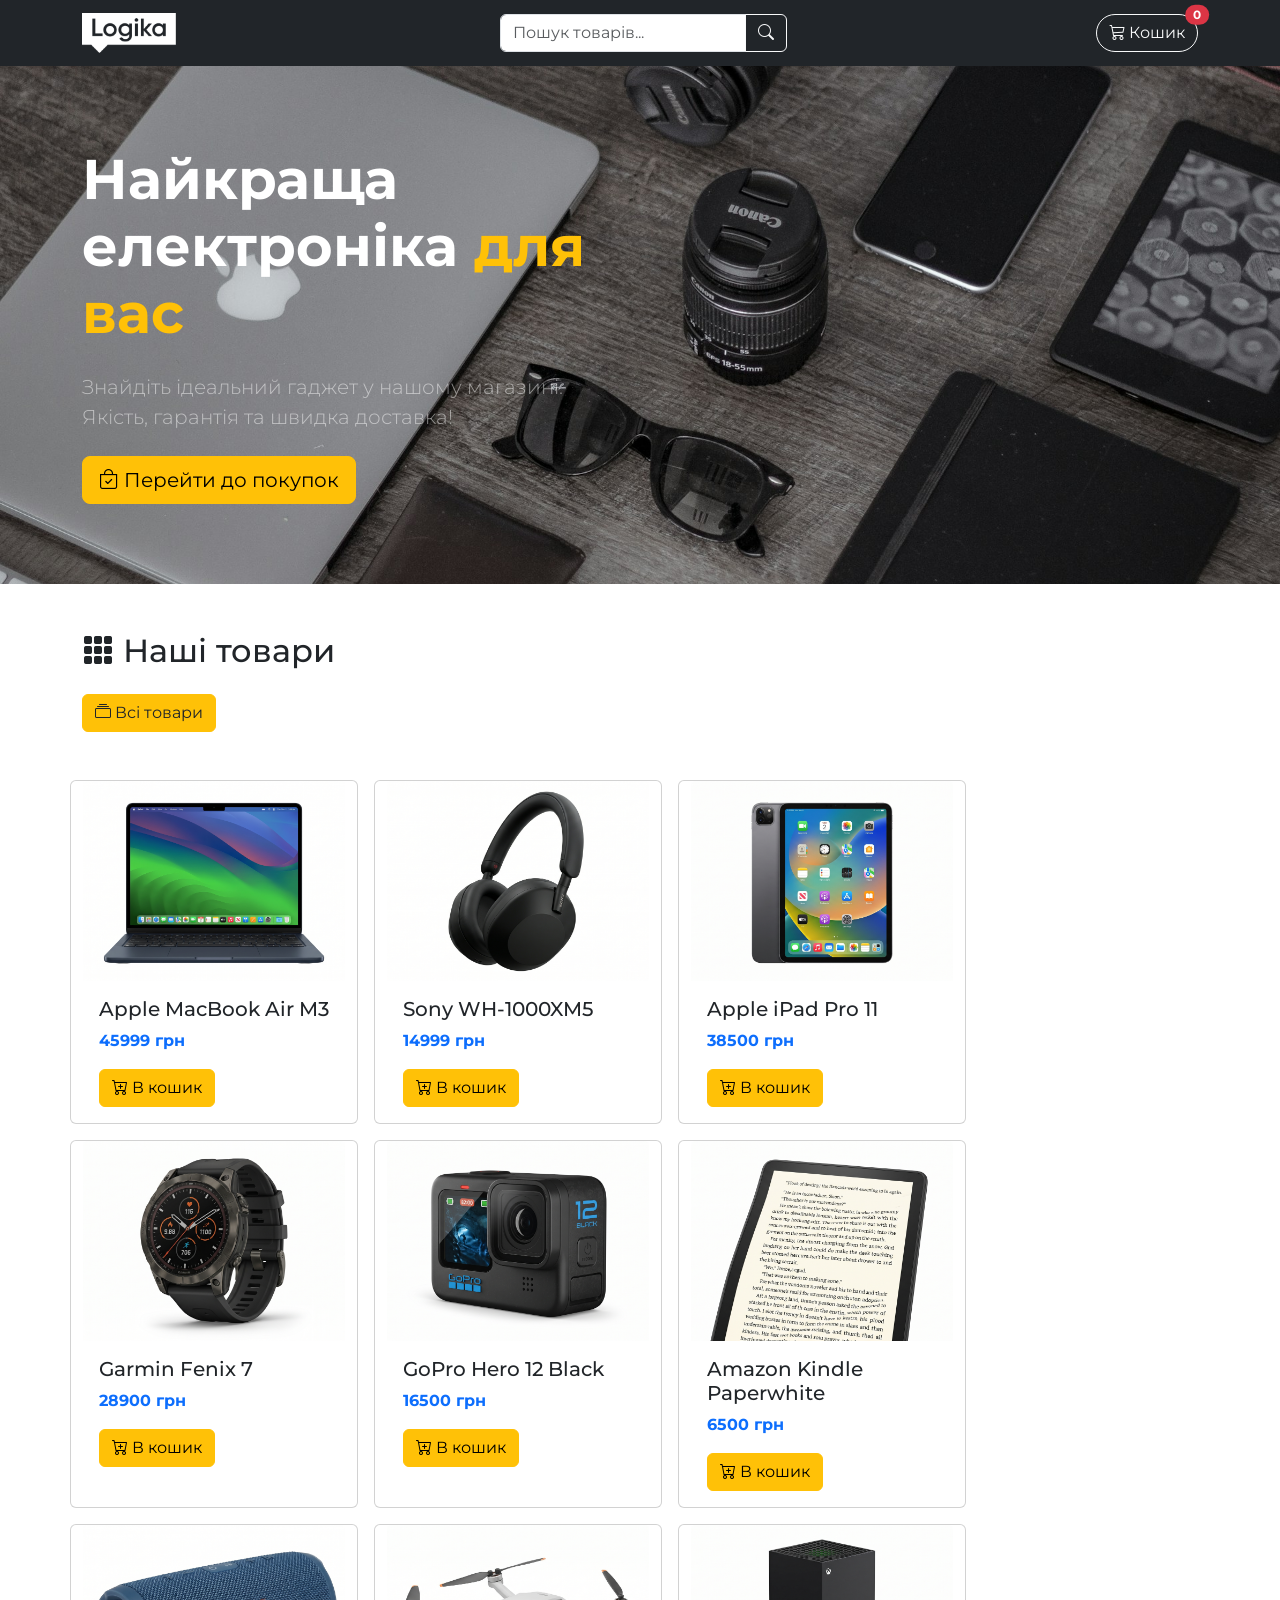
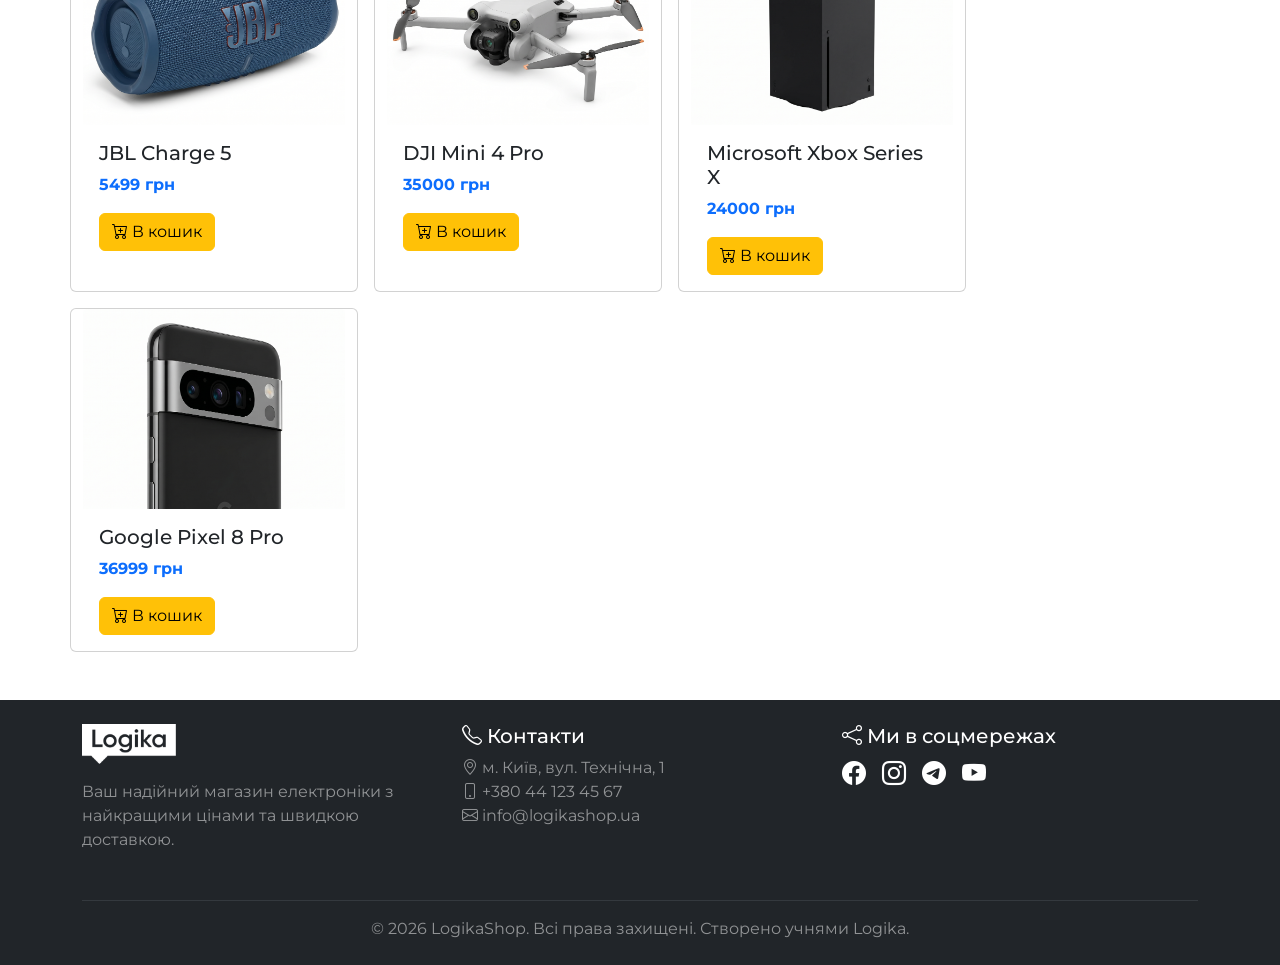
==== index.html @ f7c1843c "М7У3: виведення товарів та додавання в кошик на JS" ====
<!DOCTYPE html>
<html lang="uk">
<head>
    <meta charset="UTF-8">
    <meta name="viewport" content="width=device-width, initial-scale=1.0">
    <title>LogikaShop - Магазин електроніки</title>
    
    <!-- Bootstrap CSS -->
    <link href="https://cdn.jsdelivr.net/npm/bootstrap@5.3.3/dist/css/bootstrap.min.css" rel="stylesheet">
    
    <!-- Bootstrap Icons -->
    <link href="https://cdn.jsdelivr.net/npm/bootstrap-icons@1.11.3/font/bootstrap-icons.css" rel="stylesheet">
    
    <!-- Web Awesome -->
    <link rel="stylesheet" href="https://cdn.jsdelivr.net/npm/@aspect-ui/webawesome@1.0.13/dist/webawesome.min.css">
    
    <!-- Google Fonts -->
    <link href="https://fonts.googleapis.com/css2?family=Montserrat:wght@400;500;600;700&display=swap" rel="stylesheet">
    
    <!-- Custom CSS -->
    <link rel="stylesheet" href="style.css">
</head>
<body>
    <!-- Навігація -->
    <nav class="navbar navbar-expand-lg navbar-dark bg-dark sticky-top">
        <div class="container">
            <a class="navbar-brand d-flex align-items-center" href="#">
                <img src="img/logo_white.png" alt="LogikaShop" height="40">
            </a>
            
            <button class="navbar-toggler" type="button" data-bs-toggle="collapse" data-bs-target="#navbarNav" aria-label="Відкрити меню">
                <span class="navbar-toggler-icon"></span>
            </button>
            
            <div class="collapse navbar-collapse" id="navbarNav">
                <!-- Пошук -->
                <form class="d-flex mx-auto search-form mb-2 mb-md-0" role="search">
                    <div class="input-group">
                        <input type="text" class="form-control" id="searchInput" placeholder="Пошук товарів...">
                        <button class="btn btn-outline-light" type="button" id="searchBtn" aria-label="Шукати">
                            <i class="bi bi-search"></i>
                        </button>
                    </div>
                </form>
                
                <!-- Кнопка кошика -->
                <a href="cart.html" class="btn btn-outline-light position-relative mb-2 mb-md-0 rounded-pill" id="cartBtn">
                    <i class="bi bi-cart3"></i> Кошик
                    <span class="position-absolute top-0 start-100 translate-middle badge rounded-pill bg-danger" id="cartCount">
                        0
                    </span>
                </a>
            </div>
        </div>
    </nav>

    <!-- HERO-секція -->
    <section class="hero-section">
        <div class="container">
            <div class="row align-items-center min-vh-50">
                <div class="col-lg-6">
                    <h1 class="display-4 fw-bold text-white mb-4" id="heroTitle">
                        Найкраща електроніка <span class="text-warning">для вас</span>
                    </h1>
                    <p class="lead text-white-50 mb-4" id="heroText">
                        Знайдіть ідеальний гаджет у нашому магазині. Якість, гарантія та швидка доставка!
                    </p>
                    <a href="#products" class="btn btn-warning btn-lg">
                        <i class="bi bi-bag-check"></i> Перейти до покупок
                    </a>
                </div>
            </div>
        </div>
    </section>

    <!-- Основний контент -->
    <main class="container my-5" id="products">
        <!-- Фільтри категорій -->
        <div class="row mb-4">
            <div class="col-12">
                <h2 class="section-title mb-4">
                    <i class="bi bi-grid-3x3-gap-fill"></i> Наші товари
                </h2>
                <div class="d-flex flex-wrap gap-2 mb-4" id="categoryFilters">
                    <button class="btn btn-dark category-btn active" data-category="all">
                        <i class="bi bi-collection"></i> Всі товари
                    </button>
                    <!-- Інші кнопки категорій будуть додані через JS -->
                </div>
            </div>
        </div>
        
        <!-- Сітка товарів -->
        <div class="row gap-3 " id="productsGrid">
            <!-- Картки товарів будуть додані через JS -->
        </div>
        
        <!-- Повідомлення якщо товарів не знайдено -->
        <div class="text-center py-5 d-none" id="noProducts">
            <i class="bi bi-emoji-frown display-1 text-muted"></i>
            <h3 class="mt-3 text-muted">Товарів не знайдено</h3>
            <p class="text-muted">Спробуйте змінити параметри пошуку</p>
        </div>
    </main>

    <!-- Модальне вікно деталей товару -->
    <div class="modal fade" id="productModal" tabindex="-1" aria-labelledby="productModalLabel" aria-hidden="true">
        <div class="modal-dialog modal-lg modal-dialog-centered">
            <div class="modal-content border-0 shadow">
                <div class="modal-header bg-dark text-white">
                    <h5 class="modal-title" id="productModalLabel">
                        <i class="bi bi-box-seam"></i> Деталі товару
                    </h5>
                    <button type="button" class="btn-close btn-close-white" data-bs-dismiss="modal" aria-label="Закрити"></button>
                </div>
                <div class="modal-body p-0">
                    <div class="row g-0">
                        <div class="col-md-6">
                            <img src="" alt="" id="modalProductImage" class="img-fluid rounded-start w-100" style="height: 350px; object-fit: cover;">
                        </div>
                        <div class="col-md-6 p-4 d-flex flex-column">
                            <span class="badge bg-secondary mb-2 align-self-start" id="modalProductCategory"></span>
                            <h4 class="fw-bold" id="modalProductTitle"></h4>
                            <p class="text-muted flex-grow-1" id="modalProductDescription"></p>
                            <div class="mt-auto">
                                <h3 class="text-success fw-bold mb-3" id="modalProductPrice"></h3>
                                <button class="btn btn-warning btn-lg w-100 rounded-pill" id="modalAddToCart">
                                    <i class="bi bi-cart-plus"></i> Додати до кошика
                                </button>
                            </div>
                        </div>
                    </div>
                </div>
            </div>
        </div>
    </div>

    <!-- Футер -->
    <footer class="bg-dark text-white py-4 mt-5">
        <div class="container">
            <div class="row">
                <div class="col-md-4 mb-3">
                    <img src="img/logo_white.png" alt="LogikaShop" height="40" class="mb-3">
                    <p class="text-white-50">Ваш надійний магазин електроніки з найкращими цінами та швидкою доставкою.</p>
                </div>
                <div class="col-md-4 mb-3">
                    <h5><i class="bi bi-telephone"></i> Контакти</h5>
                    <ul class="list-unstyled text-white-50">
                        <li><i class="bi bi-geo-alt"></i> м. Київ, вул. Технічна, 1</li>
                        <li><i class="bi bi-phone"></i> +380 44 123 45 67</li>
                        <li><i class="bi bi-envelope"></i> info@logikashop.ua</li>
                    </ul>
                </div>
                <div class="col-md-4 mb-3">
                    <h5><i class="bi bi-share"></i> Ми в соцмережах</h5>
                    <div class="d-flex gap-3">
                        <a href="#" class="text-white fs-4" title="Facebook"><i class="bi bi-facebook"></i></a>
                        <a href="#" class="text-white fs-4" title="Instagram"><i class="bi bi-instagram"></i></a>
                        <a href="#" class="text-white fs-4" title="Telegram"><i class="bi bi-telegram"></i></a>
                        <a href="#" class="text-white fs-4" title="YouTube"><i class="bi bi-youtube"></i></a>
                    </div>
                </div>
            </div>
            <hr class="border-secondary">
            <div class="text-center text-white-50">
                <p class="mb-0">&copy; 2026 LogikaShop. Всі права захищені. Створено учнями Logika.</p>
            </div>
        </div>
    </footer>

    <!-- Bootstrap JS -->
    <script src="https://cdn.jsdelivr.net/npm/bootstrap@5.3.3/dist/js/bootstrap.bundle.min.js"></script>
    
    <!-- GSAP для анімацій -->
    <script src="https://cdnjs.cloudflare.com/ajax/libs/gsap/3.12.5/gsap.min.js"></script>
    
    <!-- Custom JS -->
    <script src="app.js"></script>
</body>
</html>
---- style.css ----
/* ==========================================
   LogikaShop - Мінімальні кастомні стилі
   (Максимально використовуємо Bootstrap)
   ========================================== */

/* Шрифт */
body {
    font-family: 'Montserrat', sans-serif;
}

/* Hero-секція */
.hero-section {
    background:  #002859 url('img/hector-martinez-EG49vTtKdvI-unsplash.jpg') center/cover no-repeat;
    padding: 80px 0;
    position: relative;
    overflow: hidden;
}

.card {
    transition: all 0.3s ease;
}

.card:hover {
    transform: translateY(-5px);
    box-shadow: 0 10px 30px rgba(0, 0, 0, 0.15) !important;
}

.card .card-img-top {
    height: 200px;
    object-fit: cover;
}


/* Кнопка кошика - hover */
#cartBtn:hover {
    background-color: #ffc107 !important;
    border-color: #ffc107 !important;
    color: #212529 !important;
}

/* Кнопки категорій */
.category-btn.active {
    background-color: #ffc107 !important;
    border-color: #ffc107 !important;
    color: #212529 !important;
}

/* Overflow для зображень */
.overflow-hidden {
    overflow: hidden;
}

/* Адаптивність */
@media (max-width: 768px) {
    .hero-section {
        padding: 40px 0;
        text-align: center;
    }
}
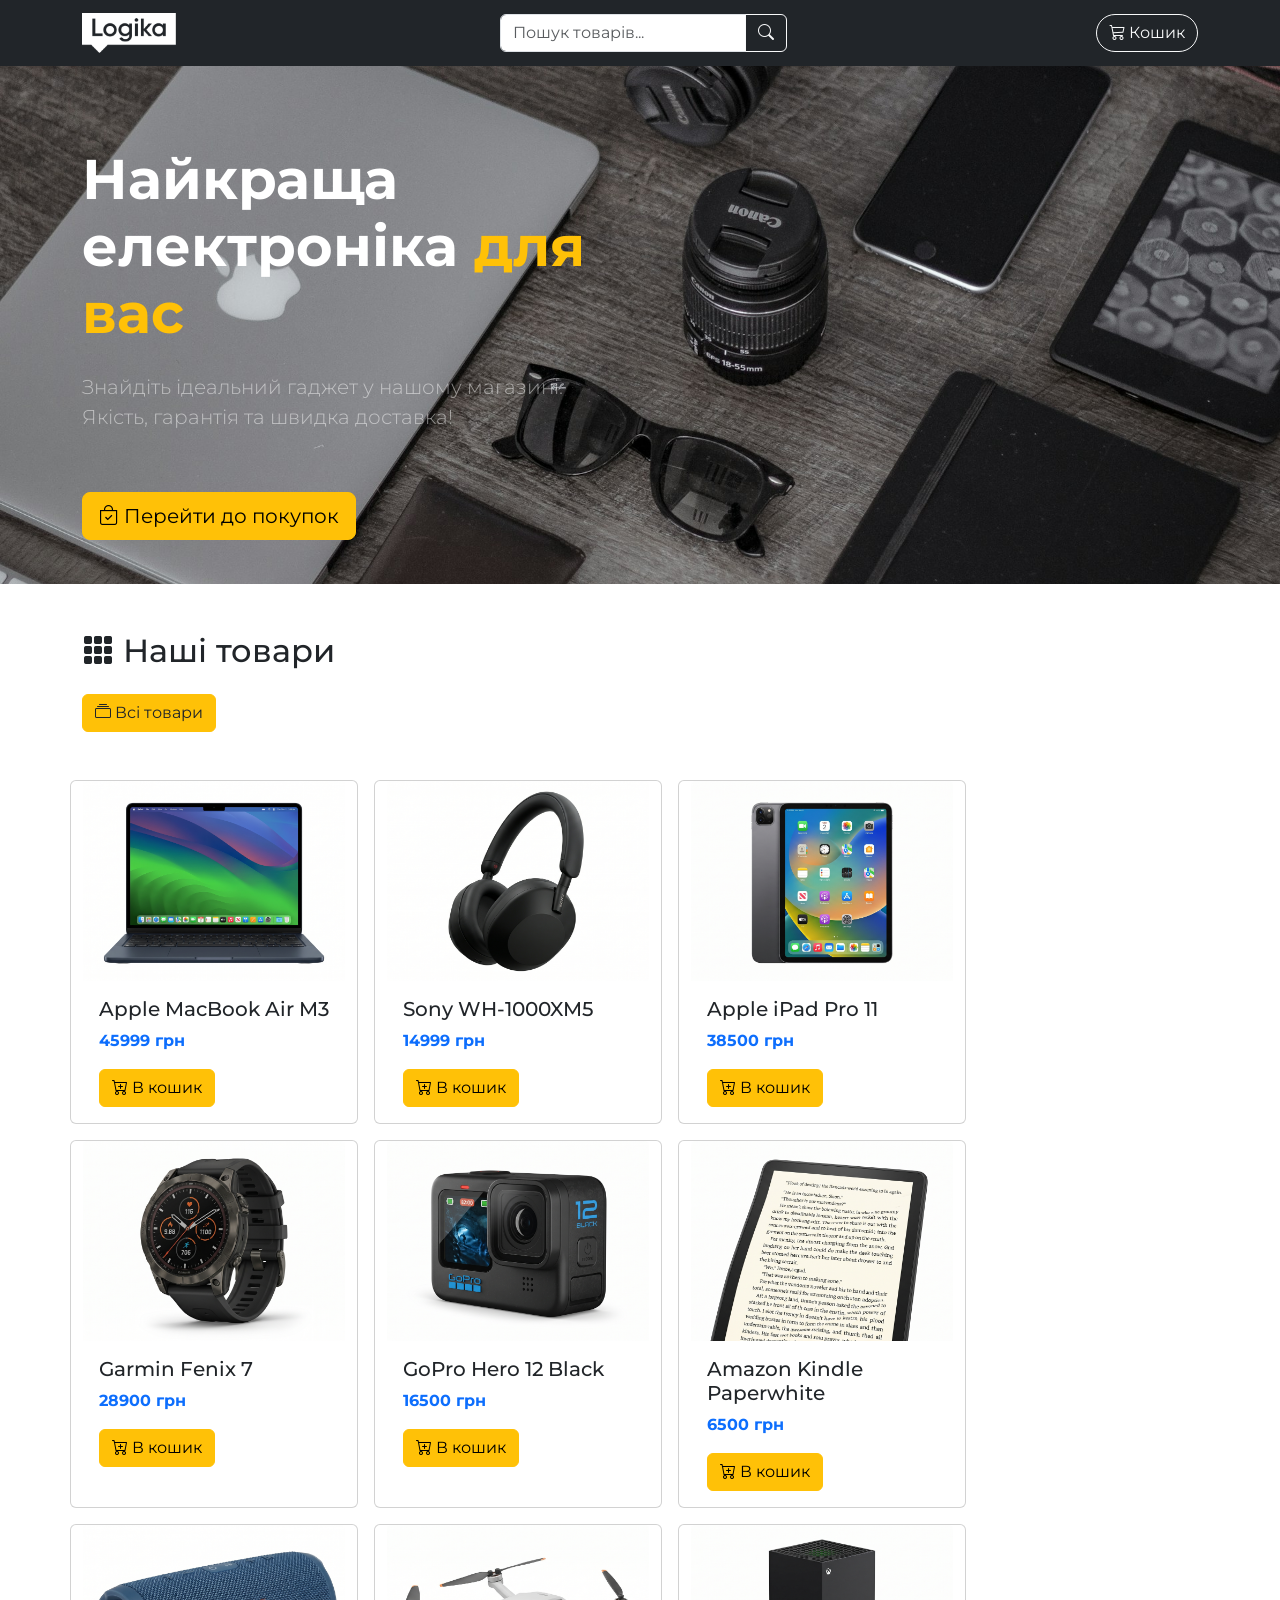
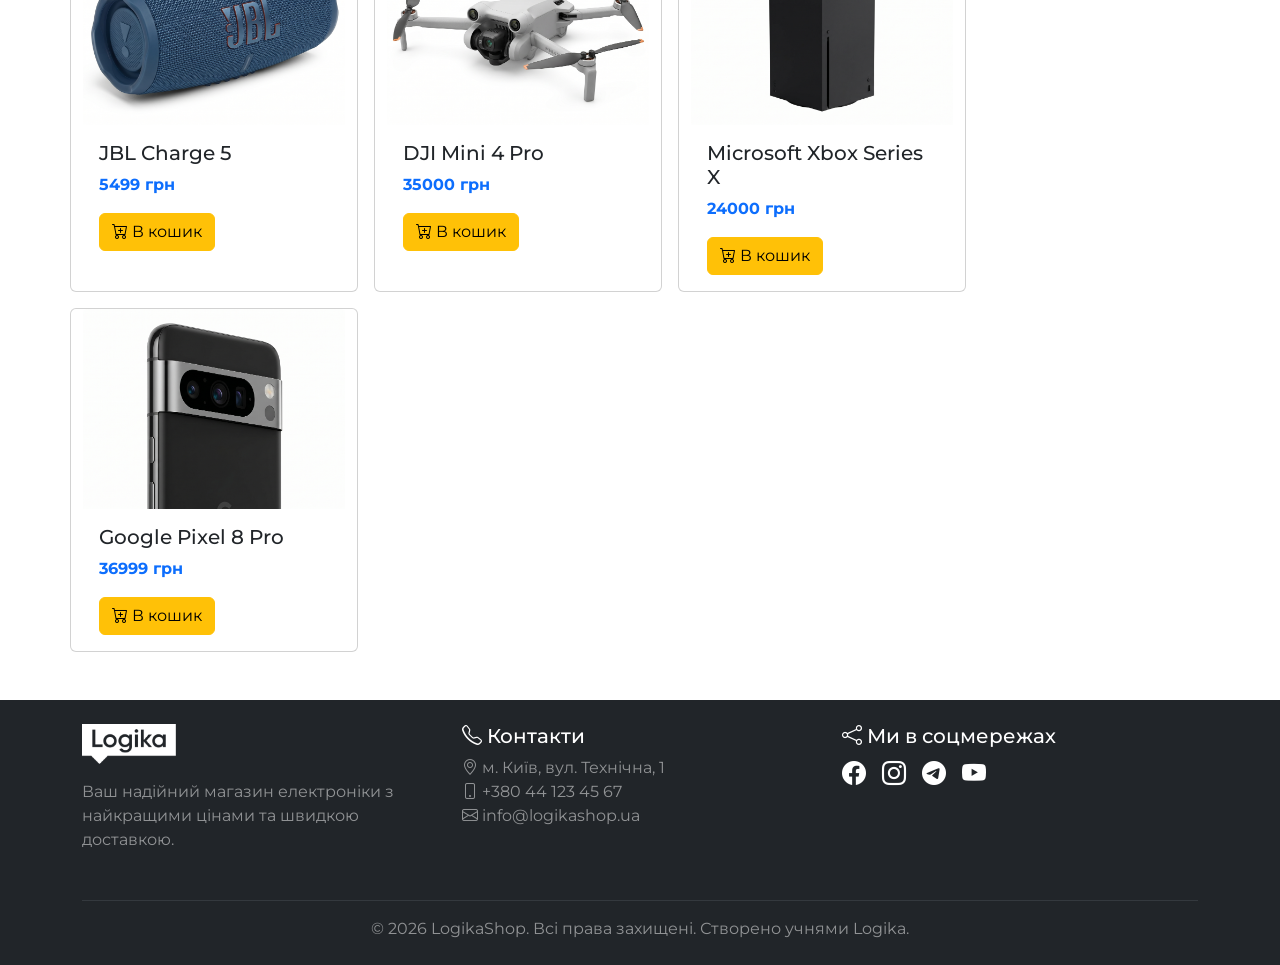
==== commit 1e46840a: "Урок 4: обробка замовлення та анімації Co-authored-by: Copilot <copilot@github.com>" ====
--- a/index.html
+++ b/index.html
@@ -46,9 +46,6 @@
                 <!-- Кнопка кошика -->
                 <a href="cart.html" class="btn btn-outline-light position-relative mb-2 mb-md-0 rounded-pill" id="cartBtn">
                     <i class="bi bi-cart3"></i> Кошик
-                    <span class="position-absolute top-0 start-100 translate-middle badge rounded-pill bg-danger" id="cartCount">
-                        0
-                    </span>
                 </a>
             </div>
         </div>
@@ -173,6 +170,7 @@
     
     <!-- GSAP для анімацій -->
     <script src="https://cdnjs.cloudflare.com/ajax/libs/gsap/3.12.5/gsap.min.js"></script>
+    <script src="https://cdnjs.cloudflare.com/ajax/libs/gsap/3.12.5/ScrollTrigger.min.js"></script>
     
     <!-- Custom JS -->
     <script src="app.js"></script>
--- a/style.css
+++ b/style.css
@@ -8,6 +8,15 @@
     font-family: 'Montserrat', sans-serif;
 }
 
+.navbar-brand img {
+    transition: transform 0.25s ease, filter 0.25s ease;
+}
+
+.navbar-brand:hover img {
+    transform: scale(1.04);
+    filter: drop-shadow(0 4px 10px rgba(255, 193, 7, 0.35));
+}
+
 /* Hero-секція */
 .hero-section {
     background:  #002859 url('img/hector-martinez-EG49vTtKdvI-unsplash.jpg') center/cover no-repeat;
@@ -16,18 +25,27 @@
     overflow: hidden;
 }
 
-.card {
+#productsGrid .card {
     transition: all 0.3s ease;
 }
 
-.card:hover {
+#productsGrid .card:hover {
     transform: translateY(-5px);
     box-shadow: 0 10px 30px rgba(0, 0, 0, 0.15) !important;
 }
 
-.card .card-img-top {
+#productsGrid .card .card-img-top {
     height: 200px;
     object-fit: cover;
+}
+
+.btn {
+    transition: transform 0.2s ease, box-shadow 0.2s ease;
+}
+
+
+.add-to-cart-btn:hover {
+    transform: translateY(-2px) scale(1.03);
 }
 
 
@@ -45,6 +63,37 @@
     color: #212529 !important;
 }
 
+.category-btn:not(.active):hover {
+    transform: translateY(-2px);
+}
+
+footer a.text-white {
+    transition: color 0.25s ease, transform 0.25s ease;
+}
+
+footer a.text-white:hover {
+    color: #ffc107 !important;
+    transform: translateY(-2px) scale(1.08);
+}
+
+#cartItems .card {
+    transition: transform 0.25s ease, background-color 0.25s ease;
+}
+
+#cartItems .card:hover {
+    transform: translateX(4px);
+    background-color: #f8f9fa;
+}
+
+#checkoutCard {
+    transition: transform 0.25s ease, box-shadow 0.25s ease;
+}
+
+#checkoutCard:hover {
+    transform: translateY(-4px);
+    box-shadow: 0 14px 30px rgba(0, 0, 0, 0.1) !important;
+}
+
 /* Overflow для зображень */
 .overflow-hidden {
     overflow: hidden;
@@ -57,3 +106,10 @@
         text-align: center;
     }
 }
+.product-card {
+  transition: all 0.3s ease;
+}
+.product-card:hover {
+  transform: translateY(-8px) scale(1.02);
+  box-shadow: 0 10px 20px rgba(0,0,0,0.1);
+}
